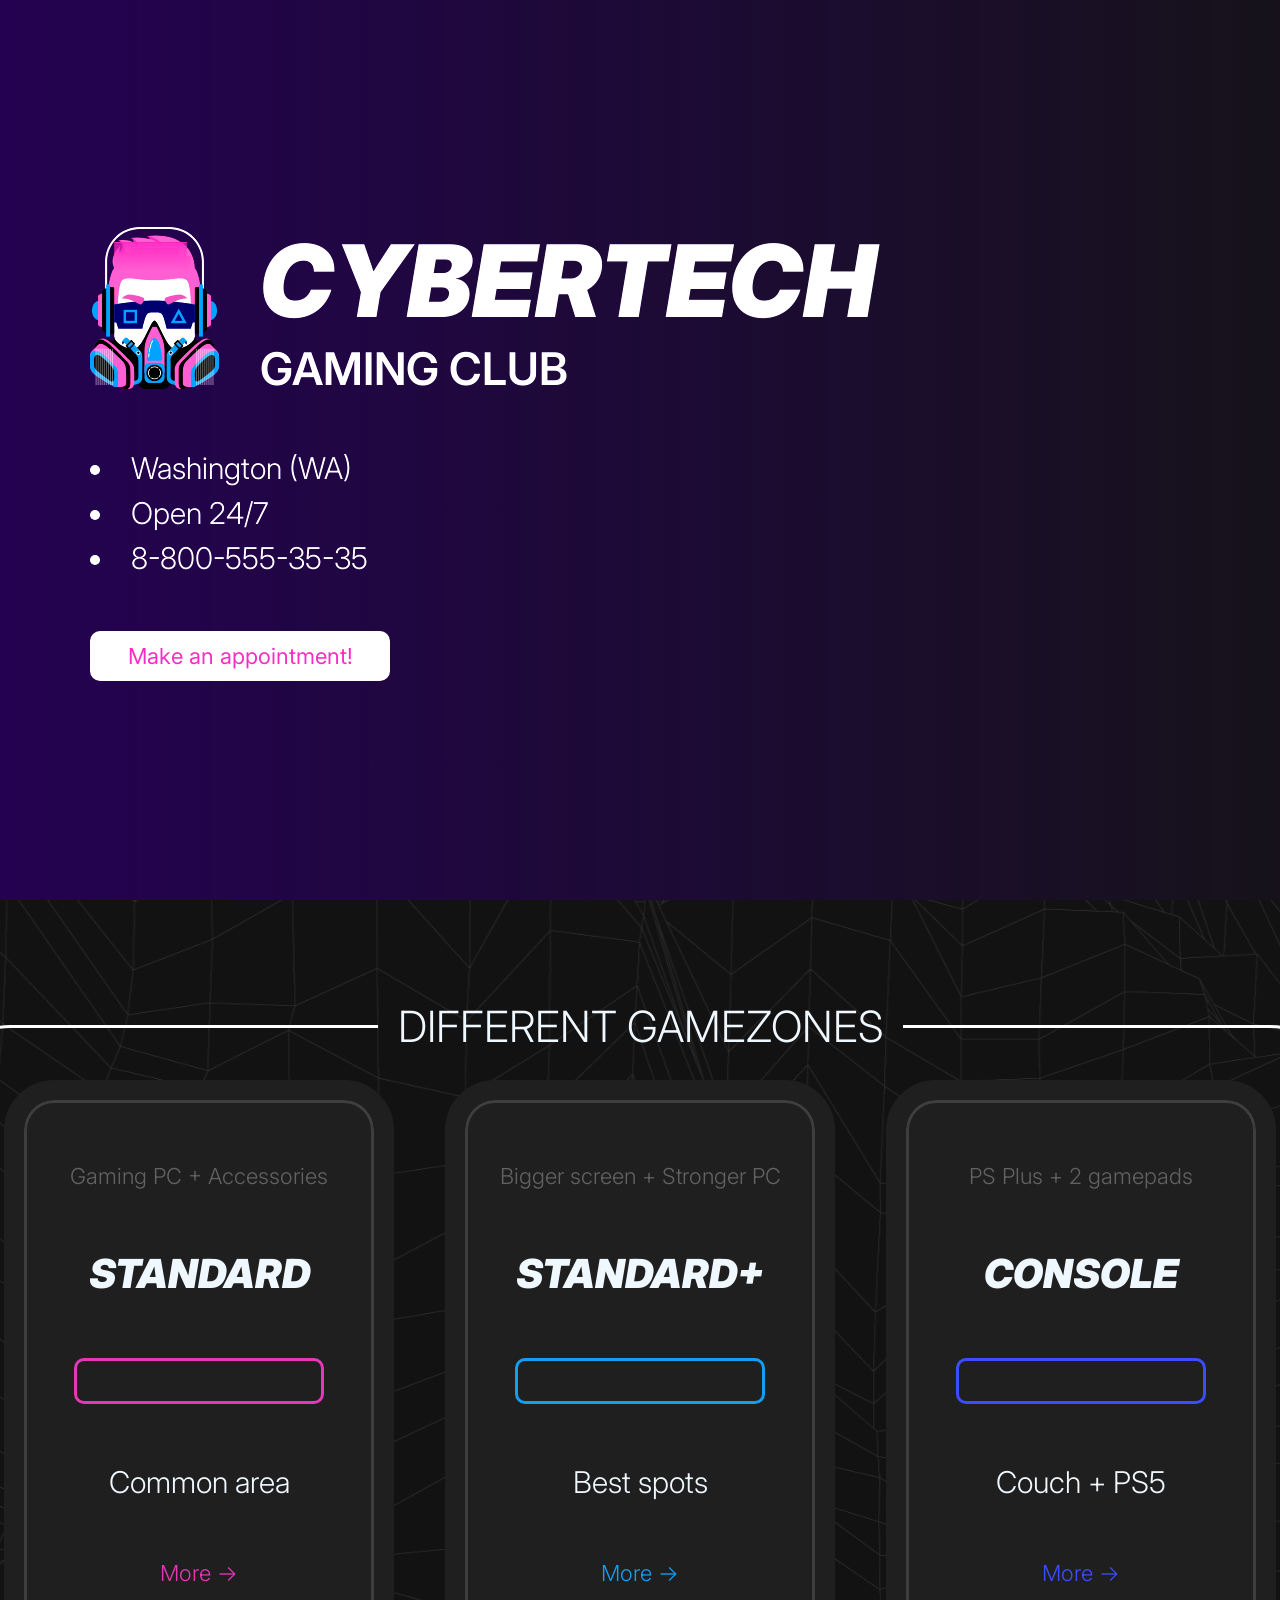
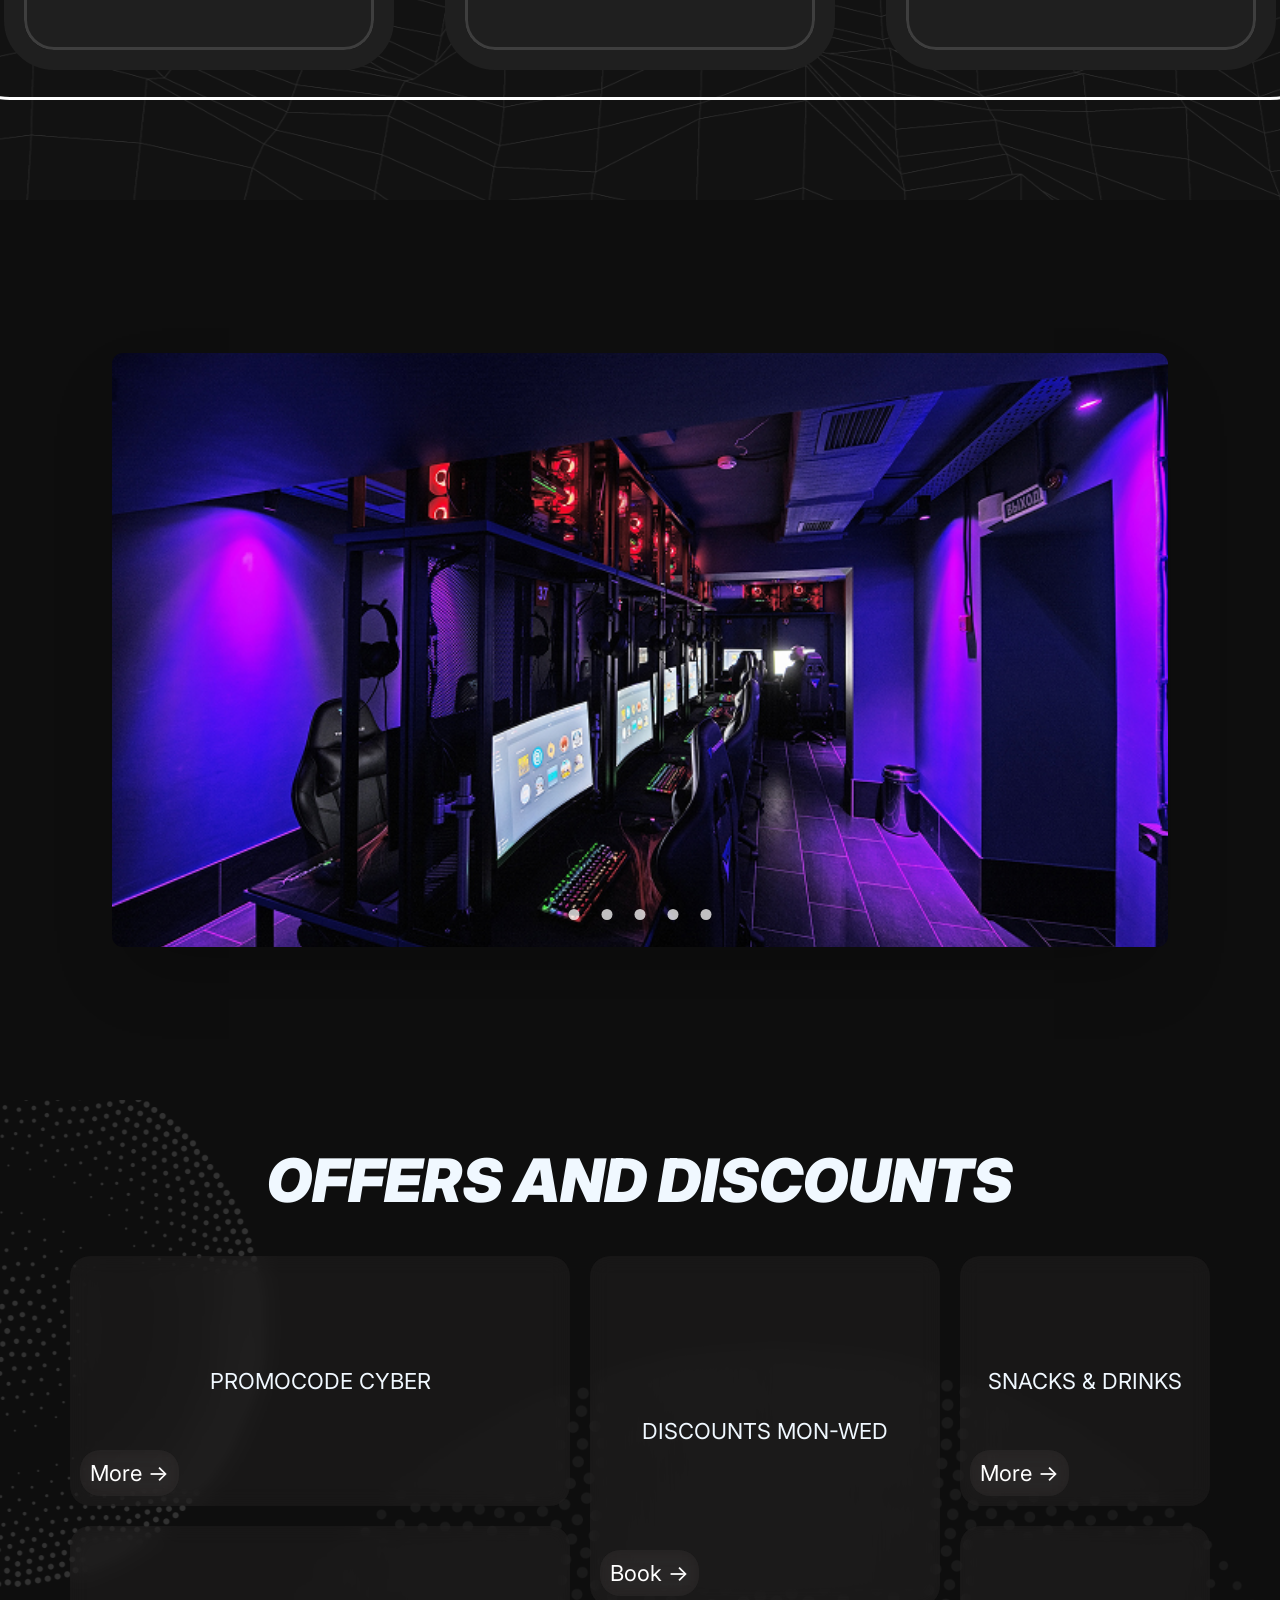
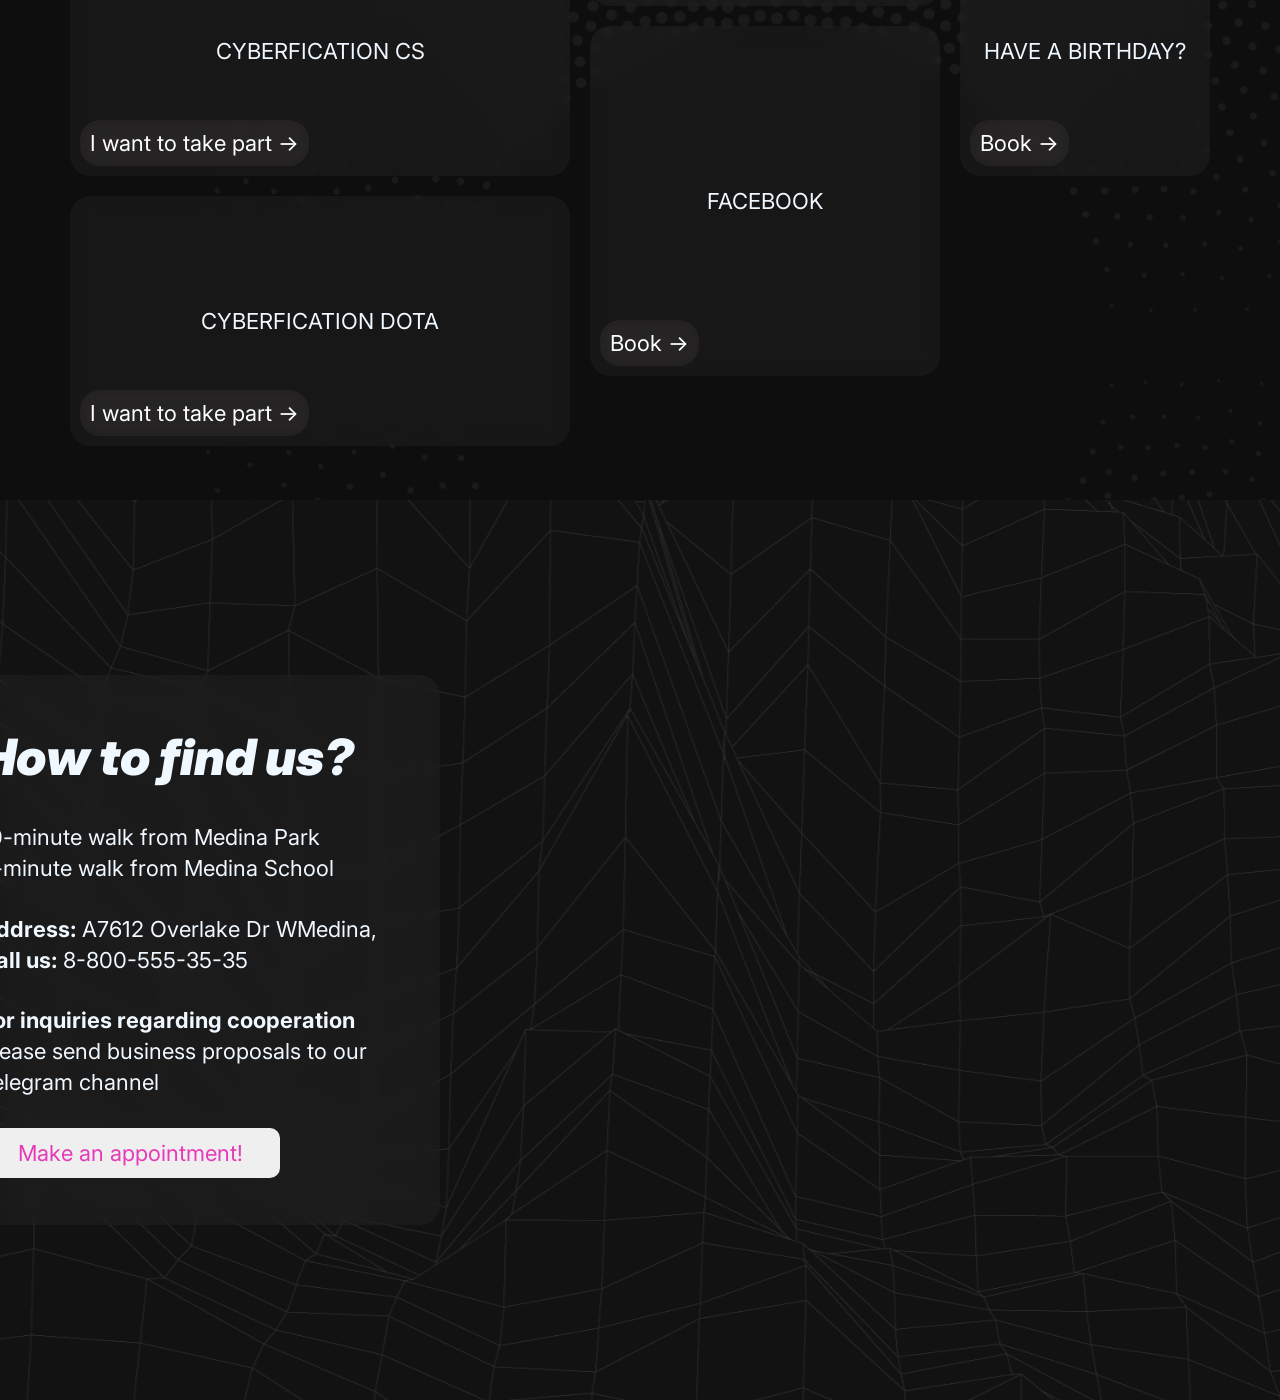
==== index.html @ 9cd58029 "fix1" ====
<!DOCTYPE html>
<html lang="en">
<head>
    <meta charset="UTF-8">
    <meta name="viewport" content="width=device-width, initial-scale=1.0">
    <title>Houston, we're fucked</title>

    <link rel="preconnect" href="https://fonts.googleapis.com">
    <link rel="preconnect" href="https://fonts.gstatic.com" crossorigin>
    <link href="https://fonts.googleapis.com/css2?family=Cormorant+Infant:ital,wght@0,300..700;1,300..700&family=Inter:ital,opsz,wght@0,14..32,100..900;1,14..32,100..900&family=Roboto:ital,wght@0,100..900;1,100..900&display=swap" rel="stylesheet">

    <link rel="stylesheet" href="./css/styles.css">
</head>

<body>


    <div class="splash_block">
        
        <ul class="Nav_menu">
            <li><a href="">Main Page</a></li>
            <li><a href="">Gamezones</a></li>
            <li><a href="">Prices</a></li>
            <li><a href="">Photos</a></li>
            <li><a href="">Promotions</a></li>
            <li><a href="">Contacts</a></li>
        </ul>

        <div class="splash_info">
            <div class="frontblock">
                <img src="./scss/assets/Group_1.svg" alt="">

                <div class="textblock">
                    <h1>CYBERTECH</h1>
                    <h3>GAMING CLUB</h3>
                </div>
            </div>

            <ul>
                <li>Washington (WA)</li>
                <li>Open 24/7</li>
                <li>8-800-555-35-35</li>
            </ul>

            <button popovertarget="test">Make an appointment!</button>

        </div>

    </div>


<!-- ============================================================= -->


    <div class="zones">
        
        <fieldset>

            <legend>DIFFERENT GAMEZONES</legend>

            <div class="box box1">
                <p>Gaming PC + Accessories</p>
                <h1>STANDARD</h1>
                <img src="./scss/assets/cards/D_otu1gWUGk_1.svg" alt="">
                Common area
                <a href="">More →</a>
            </div>

            <div class="box box2">
                <p>Bigger screen + Stronger PC</p>
                <h1>STANDARD+</h1>
                <img src="./scss/assets/cards/D_otu1gWUGk_3.svg" alt="">
                Best spots
                <a href="">More →</a>
            </div>

            <div class="box box3">
                <p>PS Plus + 2 gamepads</p>
                <h1>CONSOLE</h1>
                <img src="./scss/assets/cards/D_otu1gWUGk_5.svg" alt="">
                Couch + PS5
                <a href="">More →</a>
            </div>

        </fieldset>

    </div>


<!-- =========================================================== -->    

    <div class="gallery">

        <section class="gal-container">

            <div class="slider-wrapper">

                <div class="slider">
                    <img id="slide-1" src="./scss/assets/slider/1.png" alt="" />
                    <img id="slide-2" src="./scss/assets/slider/2.png" alt="" />
                    <img id="slide-3" src="./scss/assets/slider/3.png" alt="" />
                    <img id="slide-4" src="./scss/assets/slider/4.png" alt="" />
                    <img id="slide-5" src="./scss/assets/slider/5.png" alt="" />
                </div>

                <div class="slider-nav">
                    <a href="#slide-1"></a>
                    <a href="#slide-2"></a>
                    <a href="#slide-3"></a>
                    <a href="#slide-4"></a>
                    <a href="#slide-5"></a>
                </div>
                
            </div>

        </section>

    </div>


<!-- =========================================================== -->


    <div class="discounts">
        <img class="backshapes shape1" src="./scss/assets/Shape_11.svg" alt="">
        <img class="backshapes shape2" src="./scss/assets/Shape_2.svg" alt="">
        
        <h1>OFFERS AND DISCOUNTS</h1>
        
        <div class="discontainer">
            <div class="grid1">
                <div>
                    PROMOCODE CYBER
                    <a href="">More →</a>
                </div>
                <div>
                    CYBERFICATION CS
                    <a href="">I want to take part →</a>
                </div>
                <div>
                    CYBERFICATION DOTA
                    <a href="">I want to take part →</a>
                </div>
            </div>
            <div class="grid2">
                <div>
                    DISCOUNTS MON-WED
                    <a href="">Book →</a>
                </div>
                <div>
                    FACEBOOK
                    <a href="">Book →</a>
                </div>
            </div>
            <div class="grid3">
                <div>
                    SNACKS & DRINKS
                    <a href="">More →</a>
                </div>
                <div>
                    HAVE A BIRTHDAY?
                    <a href="">Book →</a>
                </div>
            </div>
        </div>
    </div>


<!-- =========================================================== -->


    <div class="contacts">

        <div class="contact-container">

            <div class="find-us">
                <h1>How to find us?</h1>
                <div>
                    <p>10-minute walk from Medina Park</p>
                    <p>5-minute walk from Medina School</p>
                </div>
                <div>
                    <p><span>Address:</span> A7612 Overlake Dr WMedina, </p>
                    <p><span>Call us:</span> 8-800-555-35-35 </p>
                </div>
                <div>
                    <span>For inquiries regarding cooperation</span>
                    <p>Please send business proposals to our Telegram channel</p>
                </div>
                <button popovertarget="test">Make an appointment!</button>  
            </div>
            
            <div class="map">
                <iframe src="https://www.google.com/maps/embed?pb=!1m18!1m12!1m3!1d3198.370287509444!2d-122.23966773863752!3d47.61644797851817!2m3!1f0!2f0!3f0!3m2!1i1024!2i768!4f13.1!3m3!1m2!1s0x54906b660edeb963%3A0xd218888e1bde72aa!2zNzYxMiBPdmVybGFrZSBEciBXLCBNZWRpbmEsIFdBIDk4MDM5LCDQodCo0JA!5e0!3m2!1sru!2scz!4v1781288090268!5m2!1sru!2scz" width="1200" height="550" style="border:0;" allowfullscreen="" loading="lazy" referrerpolicy="no-referrer-when-downgrade"></iframe>
            </div>

        </div>

    </div>

<!-- =======================popover=============================== -->

    <main popover id="test" class="popover">
        <div class="popover-window">

            <h2>Book right now!</h2>

            <form class="my_form" action="" method="post">
                <div>
                    <input type="text" name="username" placeholder="Name">
                    <input type="date" name="date" placeholder="Date">
                    <input type="time" name="time" placeholder="Time">
                </div>

                <img class="gamepad" src="./scss/assets/props/gamepad.png" alt="">

                <input type="number" name="number" placeholder="Amount of party">
                <input type="phone" name="phone" placeholder="Phone number">

                <textarea name="chotelky" placeholder="Any information" id=""></textarea>
        
                <button class="book-button">Make an appointment!</button>
            </form>

            <button class="popover-close" popovertarget="test"          popovertargetaction="hide">
                <img class="close-btn" src="./scss/assets/close.png" alt="">
            </button>
        </div>

    </main>

</body>

</html>
---- css/styles.css ----
.upper_header {
  grid-area: upper_header;
}

.aside {
  grid-area: aside;
}

.message_grid {
  grid-area: message_grid;
}

/* ----------------------------------------------------- */
/* ----------------------------------------------------- */
.star {
  grid-area: star;
}

.sender {
  grid-area: sender;
}

.attach {
  grid-area: attach;
}

.date {
  grid-area: date;
}

.message_text {
  grid-area: message_text;
}

* {
  margin: 0;
  padding: 0;
  -webkit-box-sizing: border-box;
          box-sizing: border-box;
  list-style: none;
  text-decoration: none;
  font-family: "Inter", sans-serif;
  font-size: clamp(12px, 4vw, 22px);
}

body {
  display: -webkit-box;
  display: -ms-flexbox;
  display: flex;
  -webkit-box-orient: vertical;
  -webkit-box-direction: normal;
      -ms-flex-direction: column;
          flex-direction: column;
  -webkit-box-pack: center;
      -ms-flex-pack: center;
          justify-content: center;
  -webkit-box-align: center;
      -ms-flex-align: center;
          align-items: center;
  width: 100vw;
  background-color: #151515;
}

.splash_block {
  position: relative;
  display: -webkit-box;
  display: -ms-flexbox;
  display: flex;
  height: 900px;
  width: 1600px;
  background-image: url(../scss/assets/Rectangle\ 3.png);
  background-position: center;
  background-repeat: no-repeat;
  background-size: cover;
  -webkit-filter: contrast(120%);
          filter: contrast(120%);
}
.splash_block:after {
  position: absolute;
  content: "";
  width: 100%;
  height: 100%;
  top: 0;
  left: 0px;
  background: -webkit-gradient(linear, right top, left top, from(rgba(255, 0, 0, 0)), to(#35005F));
  background: linear-gradient(to left, rgba(255, 0, 0, 0) 0%, #35005F 100%);
}
.splash_block .Nav_menu {
  position: absolute;
  left: -375px;
  z-index: 9;
  -webkit-transform: rotate(90deg);
          transform: rotate(90deg);
  -webkit-transform-origin: center;
          transform-origin: center;
  display: -webkit-inline-box;
  display: -ms-inline-flexbox;
  display: inline-flex;
  -webkit-box-align: end;
      -ms-flex-align: end;
          align-items: end;
  -ms-flex-item-align: center;
      align-self: center;
  height: 50px;
}
.splash_block .Nav_menu li {
  padding: 15px;
}
.splash_block .Nav_menu li a {
  font-size: 24px;
  color: aliceblue;
}
.splash_block .Nav_menu li a:active {
  color: rgb(17, 103, 179);
}
.splash_block .Nav_menu li a:hover {
  -webkit-transition: 0.3s;
  transition: 0.3s;
  color: rgb(37, 108, 170);
}
.splash_block .splash_info {
  display: -webkit-inline-box;
  display: -ms-inline-flexbox;
  display: inline-flex;
  -webkit-box-orient: vertical;
  -webkit-box-direction: normal;
      -ms-flex-direction: column;
          flex-direction: column;
  -ms-flex-item-align: center;
      align-self: center;
  gap: 50px;
  -webkit-box-pack: center;
      -ms-flex-pack: center;
          justify-content: center;
  width: 800px;
  position: absolute;
  left: 250px;
  z-index: 9;
  color: aliceblue;
}
.splash_block .splash_info .frontblock {
  display: -webkit-box;
  display: -ms-flexbox;
  display: flex;
  -webkit-box-align: center;
      -ms-flex-align: center;
          align-items: center;
  gap: 40px;
}
.splash_block .splash_info .frontblock img {
  display: block;
  width: 130px;
}
.splash_block .splash_info .frontblock .textblock h1 {
  font-size: 100px;
  font-weight: 900;
  font-style: italic;
}
.splash_block .splash_info .frontblock .textblock h3 {
  font-size: 45px;
  font-weight: 600;
}
.splash_block .splash_info ul {
  line-height: 1.5;
}
.splash_block .splash_info ul li {
  font-size: 30px;
  font-weight: 300;
  list-style: inside;
}
.splash_block .splash_info button {
  border-radius: 10px;
  border: none;
  width: 300px;
  height: 50px;
  color: #E73AB8;
}
.splash_block .splash_info button:active {
  background-color: rgba(82, 8, 143, 0.3960784314);
}
.splash_block .splash_info button:hover {
  cursor: pointer;
}

@media (max-width: 768px) {
  .splash_block {
    position: relative;
    display: -webkit-box;
    display: -ms-flexbox;
    display: flex;
    height: min(740px, 90vh);
    width: min(460px, 100vw);
    background-image: url(../scss/assets/Rectangle\ 3.png);
    background-position: 100%;
    background-size: 200vh;
    -webkit-filter: contrast(120%);
            filter: contrast(120%);
  }
  .splash_block:after {
    position: absolute;
    content: "";
    width: 100%;
    height: 100%;
    top: 0;
    left: 0px;
    background: -webkit-gradient(linear, right top, left top, from(rgba(255, 0, 0, 0)), to(#35005F));
    background: linear-gradient(to left, rgba(255, 0, 0, 0) 0%, #35005F 100%);
  }
  .splash_block .Nav_menu {
    display: none;
  }
  .splash_block .splash_info {
    position: relative;
    left: 45px;
    display: -webkit-box;
    display: -ms-flexbox;
    display: flex;
    -webkit-box-orient: vertical;
    -webkit-box-direction: normal;
        -ms-flex-direction: column;
            flex-direction: column;
    -ms-flex-item-align: center;
        align-self: center;
    gap: 15px;
    width: 20rem;
    z-index: 9;
    color: aliceblue;
  }
  .splash_block .splash_info .frontblock {
    display: -webkit-box;
    display: -ms-flexbox;
    display: flex;
    -webkit-box-align: center;
        -ms-flex-align: center;
            align-items: center;
    -webkit-box-pack: start;
        -ms-flex-pack: start;
            justify-content: start;
    gap: 20px;
  }
  .splash_block .splash_info .frontblock img {
    display: block;
    width: 5rem;
  }
  .splash_block .splash_info .frontblock .textblock h1 {
    font-size: 2.2rem;
    font-weight: 900;
    font-style: italic;
  }
  .splash_block .splash_info .frontblock .textblock h3 {
    font-size: 1rem;
    font-weight: 600;
  }
  .splash_block .splash_info ul li {
    font-size: 1.3rem;
    font-weight: 300;
    list-style: inside;
  }
  .splash_block .splash_info button {
    border-radius: 10px;
    border: none;
    width: 12rem;
    height: 2rem;
    color: #E73AB8;
  }
  .splash_block .splash_info button:active {
    background-color: rgba(82, 8, 143, 0.3960784314);
  }
  .splash_block .splash_info button:hover {
    cursor: pointer;
  }
}
.contacts {
  display: -webkit-box;
  display: -ms-flexbox;
  display: flex;
  -webkit-box-pack: center;
      -ms-flex-pack: center;
          justify-content: center;
  -webkit-box-align: center;
      -ms-flex-align: center;
          align-items: center;
  height: 900px;
  width: 1600px;
  background-color: #151515;
  background-image: url(../scss/assets/GEO-TERRAIN4-20\ 1.svg);
  background-position: center;
  background-repeat: no-repeat;
  background-size: contain;
  color: aliceblue;
}
.contacts .contact-container {
  display: -webkit-box;
  display: -ms-flexbox;
  display: flex;
  -webkit-box-pack: center;
      -ms-flex-pack: center;
          justify-content: center;
  -webkit-box-align: center;
      -ms-flex-align: center;
          align-items: center;
  width: 1400px;
  line-height: 1.4;
  gap: 20px;
}
.contacts .contact-container .find-us {
  background-color: rgba(71, 68, 68, 0.1843137255);
  backdrop-filter: blur(10px);
  border-radius: 20px;
  padding: 40px;
  height: 550px;
  display: -webkit-box;
  display: -ms-flexbox;
  display: flex;
  -webkit-box-pack: center;
      -ms-flex-pack: center;
          justify-content: center;
  -webkit-box-orient: vertical;
  -webkit-box-direction: normal;
      -ms-flex-direction: column;
          flex-direction: column;
  gap: 30px;
}
.contacts .contact-container .find-us h1 {
  font-size: 50px;
  font-weight: 900;
  font-style: italic;
}
.contacts .contact-container .find-us * * span, .contacts .contact-container .find-us * span {
  font-weight: 700;
}
.contacts .contact-container .find-us button {
  border-radius: 10px;
  border: none;
  width: 300px;
  height: 50px;
  color: #E73AB8;
}
.contacts .contact-container .find-us button:active {
  background-color: rgba(82, 8, 143, 0.3960784314);
}
.contacts .contact-container .find-us button:hover {
  cursor: pointer;
}
.contacts .contact-container .map {
  border-radius: 20px;
  overflow: hidden;
  display: -webkit-box;
  display: -ms-flexbox;
  display: flex;
  -webkit-box-pack: center;
      -ms-flex-pack: center;
          justify-content: center;
  -webkit-box-align: center;
      -ms-flex-align: center;
          align-items: center;
}

@media (max-width: 768px) {
  .contacts {
    display: -webkit-box;
    display: -ms-flexbox;
    display: flex;
    -webkit-box-pack: center;
        -ms-flex-pack: center;
            justify-content: center;
    -webkit-box-align: center;
        -ms-flex-align: center;
            align-items: center;
    height: min(1140px, 160vh);
    width: min(420px, 100vw);
    background-color: #151515;
    background-image: url(../scss/assets/GEO-TERRAIN4-20\ 1.svg);
    background-position: center;
    background-size: cover;
    color: aliceblue;
  }
  .contacts .contact-container {
    display: -webkit-box;
    display: -ms-flexbox;
    display: flex;
    -webkit-box-orient: vertical;
    -webkit-box-direction: normal;
        -ms-flex-direction: column;
            flex-direction: column;
    -webkit-box-pack: center;
        -ms-flex-pack: center;
            justify-content: center;
    -webkit-box-align: center;
        -ms-flex-align: center;
            align-items: center;
    line-height: 1.4;
    gap: 20px;
  }
  .contacts .contact-container .find-us {
    background-color: rgba(71, 68, 68, 0.1843137255);
    backdrop-filter: blur(10px);
    border-radius: 20px;
    padding: 40px;
    height: 60vh;
    width: 80vw;
    display: -webkit-box;
    display: -ms-flexbox;
    display: flex;
    -webkit-box-pack: center;
        -ms-flex-pack: center;
            justify-content: center;
    -webkit-box-orient: vertical;
    -webkit-box-direction: normal;
        -ms-flex-direction: column;
            flex-direction: column;
    gap: 30px;
  }
  .contacts .contact-container .find-us h1 {
    font-size: 2rem;
    font-weight: 900;
    font-style: italic;
  }
  .contacts .contact-container .find-us * * span, .contacts .contact-container .find-us * span {
    font-weight: 700;
  }
  .contacts .contact-container .find-us button {
    border-radius: 10px;
    border: none;
    width: 14rem;
    height: 4vh;
    color: #E73AB8;
  }
  .contacts .contact-container .find-us button:active {
    background-color: rgba(82, 8, 143, 0.3960784314);
  }
  .contacts .contact-container .find-us button:hover {
    cursor: pointer;
  }
  .contacts .contact-container .map {
    width: 80vw;
    border-radius: 20px;
    overflow: hidden;
    display: -webkit-box;
    display: -ms-flexbox;
    display: flex;
    -webkit-box-pack: center;
        -ms-flex-pack: center;
            justify-content: center;
    -webkit-box-align: center;
        -ms-flex-align: center;
            align-items: center;
  }
}
.discounts {
  background-color: #0e0e0e;
  display: -webkit-box;
  display: -ms-flexbox;
  display: flex;
  -webkit-box-orient: vertical;
  -webkit-box-direction: normal;
      -ms-flex-direction: column;
          flex-direction: column;
  position: relative;
  -webkit-box-pack: center;
      -ms-flex-pack: center;
          justify-content: center;
  -webkit-box-align: center;
      -ms-flex-align: center;
          align-items: center;
  height: 1000px;
  width: 1600px;
  background-position: center;
  background-repeat: no-repeat;
  background-size: 100%;
  color: aliceblue;
  overflow: hidden;
}
.discounts h1 {
  font-size: 60px;
  font-weight: 900;
  font-style: italic;
  margin-bottom: 40px;
}

.backshapes {
  position: absolute;
  z-index: 0;
}

.shape1 {
  height: 800px;
  left: 0px;
  top: -180px;
}

.shape2 {
  height: 1800px;
  right: -10px;
  top: -50px;
}

.discontainer {
  display: -webkit-box;
  display: -ms-flexbox;
  display: flex;
  -webkit-box-orient: horizontal;
  -webkit-box-direction: normal;
      -ms-flex-direction: row;
          flex-direction: row;
  height: 800px;
  gap: 20px;
  -webkit-box-pack: center;
      -ms-flex-pack: center;
          justify-content: center;
  -webkit-box-align: start;
      -ms-flex-align: start;
          align-items: start;
}
.discontainer .grid1 {
  display: grid;
  gap: 20px;
  grid-template-columns: 500px;
  grid-template-rows: 250px 250px 250px;
}
.discontainer .grid1 div:hover {
  -webkit-transform: translateY(-10px) translateX(-10px);
          transform: translateY(-10px) translateX(-10px);
}
.discontainer .grid1 * {
  background-color: rgba(71, 68, 68, 0.1843137255);
  backdrop-filter: blur(10px);
  border-radius: 20px;
  display: -webkit-box;
  display: -ms-flexbox;
  display: flex;
  -webkit-box-pack: center;
      -ms-flex-pack: center;
          justify-content: center;
  -webkit-box-align: center;
      -ms-flex-align: center;
          align-items: center;
  -webkit-transition: 0.3s;
  transition: 0.3s;
}
.discontainer .grid1 *:hover {
  background-color: rgba(204, 167, 167, 0.1843137255);
}
.discontainer .grid1 a {
  position: absolute;
  bottom: 10px;
  left: 10px;
  padding: 10px;
  color: #FFFFFF;
}
.discontainer .grid2 {
  display: grid;
  gap: 20px;
  grid-template-columns: 350px;
  grid-template-rows: 350px 350px;
}
.discontainer .grid2 div:hover {
  -webkit-transform: translateY(-10px) translateX(-10px);
          transform: translateY(-10px) translateX(-10px);
}
.discontainer .grid2 * {
  background-color: rgba(71, 68, 68, 0.1843137255);
  backdrop-filter: blur(10px);
  border-radius: 20px;
  display: -webkit-box;
  display: -ms-flexbox;
  display: flex;
  -webkit-box-pack: center;
      -ms-flex-pack: center;
          justify-content: center;
  -webkit-box-align: center;
      -ms-flex-align: center;
          align-items: center;
  -webkit-transition: 0.3s;
  transition: 0.3s;
}
.discontainer .grid2 *:hover {
  background-color: rgba(204, 167, 167, 0.1843137255);
}
.discontainer .grid2 a {
  position: absolute;
  bottom: 10px;
  left: 10px;
  padding: 10px;
  color: #FFFFFF;
}
.discontainer .grid3 {
  display: grid;
  gap: 20px;
  grid-template-columns: 250px;
  grid-template-rows: 250px 250px;
}
.discontainer .grid3 div:hover {
  -webkit-transform: translateY(-10px) translateX(-10px);
          transform: translateY(-10px) translateX(-10px);
}
.discontainer .grid3 * {
  background-color: rgba(71, 68, 68, 0.1843137255);
  backdrop-filter: blur(10px);
  border-radius: 20px;
  display: -webkit-box;
  display: -ms-flexbox;
  display: flex;
  -webkit-box-pack: center;
      -ms-flex-pack: center;
          justify-content: center;
  -webkit-box-align: center;
      -ms-flex-align: center;
          align-items: center;
  -webkit-transition: 0.3s;
  transition: 0.3s;
}
.discontainer .grid3 *:hover {
  background-color: rgba(204, 167, 167, 0.1843137255);
}
.discontainer .grid3 a {
  position: absolute;
  bottom: 10px;
  left: 10px;
  padding: 10px;
  color: #FFFFFF;
}

@media (max-width: 768px) {
  .discounts {
    background-color: #0e0e0e;
    display: -webkit-box;
    display: -ms-flexbox;
    display: flex;
    -webkit-box-orient: vertical;
    -webkit-box-direction: normal;
        -ms-flex-direction: column;
            flex-direction: column;
    position: relative;
    -webkit-box-pack: center;
        -ms-flex-pack: center;
            justify-content: center;
    -webkit-box-align: center;
        -ms-flex-align: center;
            align-items: center;
    height: min(1440px, 110vh);
    width: min(420px, 100vw);
    background-position: center;
    background-repeat: no-repeat;
    background-size: 100%;
    color: aliceblue;
    overflow: hidden;
  }
  .discounts h1 {
    font-size: 3rem;
    font-weight: 900;
    font-style: italic;
    margin-bottom: 2px;
    text-align: center;
  }
  .backshapes {
    position: absolute;
    z-index: 0;
  }
  .shape1 {
    height: 400px;
    left: 0px;
    top: -180px;
  }
  .shape2 {
    height: 800px;
    right: -10px;
    top: 50px;
  }
  .discontainer {
    display: -webkit-box;
    display: -ms-flexbox;
    display: flex;
    -webkit-box-orient: horizontal;
    -webkit-box-direction: normal;
        -ms-flex-direction: row;
            flex-direction: row;
    height: 800px;
    gap: 20px;
    -webkit-box-pack: center;
        -ms-flex-pack: center;
            justify-content: center;
    -webkit-box-align: start;
        -ms-flex-align: start;
            align-items: start;
  }
  .discontainer .grid1 {
    display: grid;
    gap: 20px;
    grid-template-columns: min(300px, 100vw);
    grid-template-rows: 250px 250px 250px;
  }
  .discontainer .grid1 div:hover {
    -webkit-transform: translateY(-10px) translateX(-10px);
            transform: translateY(-10px) translateX(-10px);
  }
  .discontainer .grid1 * {
    background-color: rgba(71, 68, 68, 0.1843137255);
    backdrop-filter: blur(10px);
    border-radius: 20px;
    display: -webkit-box;
    display: -ms-flexbox;
    display: flex;
    -webkit-box-pack: center;
        -ms-flex-pack: center;
            justify-content: center;
    -webkit-box-align: center;
        -ms-flex-align: center;
            align-items: center;
    -webkit-transition: 0.3s;
    transition: 0.3s;
  }
  .discontainer .grid1 *:hover {
    background-color: rgba(204, 167, 167, 0.1843137255);
  }
  .discontainer .grid1 a {
    position: absolute;
    bottom: 10px;
    left: 10px;
    padding: 10px;
    color: #FFFFFF;
  }
  .discontainer .grid2 {
    display: none;
  }
  .discontainer .grid3 {
    display: none;
  }
}
.gallery {
  background-color: #0e0e0e;
  display: -webkit-box;
  display: -ms-flexbox;
  display: flex;
  -webkit-box-pack: center;
      -ms-flex-pack: center;
          justify-content: center;
  -webkit-box-align: center;
      -ms-flex-align: center;
          align-items: center;
  height: 900px;
  width: 1600px;
  background-image: url(../assets/Shape\ branco\ -\ @manow\ \(20\)\ 2.svg);
  background-position: center;
  background-repeat: no-repeat;
  background-size: 100%;
  color: aliceblue;
}
.gallery .gal-container {
  padding: 2rem;
  width: 100%;
}
.gallery .slider-wrapper {
  position: relative;
  max-width: 48rem;
  margin: 0 auto;
}
.gallery .slider {
  display: -webkit-box;
  display: -ms-flexbox;
  display: flex;
  aspect-ratio: 16/9;
  overflow-x: auto;
  -ms-scroll-snap-type: x mandatory;
      scroll-snap-type: x mandatory;
  scroll-behavior: smooth;
  anchor-name: --carousel;
  -webkit-box-shadow: 0 1.5rem 3rem -0.75rem hsla(0, 0%, 0%, 0.25);
          box-shadow: 0 1.5rem 3rem -0.75rem hsla(0, 0%, 0%, 0.25);
  border-radius: 0.5rem;
  -ms-overflow-style: none;
  scrollbar-width: none;
}
.gallery .slider::scroll-button(*) {
  position: fixed;
  position-anchor: --carousel;
}
.gallery .slider::scroll-button(right) {
  position-area: inline-end center;
  content: url(../scss/assets/arrows/right-arrow.png);
  background-color: transparent;
  border: none;
  cursor: pointer;
}
.gallery .slider::scroll-button(left) {
  position-area: inline-start center;
  content: url(../scss/assets/arrows/left-arrow.png);
  background-color: transparent;
  border: none;
  cursor: pointer;
}
.gallery .slider::scroll-marker-group {
  position: fixed;
  position-anchor: --carousel;
  position-area: block-end;
  margin: 10px;
  display: grid;
  grid-auto-columns: 20px;
  grid-auto-flow: column;
  gap: 20px;
}
.gallery .slider::-webkit-scrollbar {
  display: none;
}
.gallery .slider img {
  -webkit-box-flex: 0;
      -ms-flex: 0 0 100%;
          flex: 0 0 100%;
  scroll-snap-align: start;
  -o-object-fit: cover;
     object-fit: cover;
}
.gallery .slider-nav {
  display: -webkit-box;
  display: -ms-flexbox;
  display: flex;
  -webkit-box-align: center;
      -ms-flex-align: center;
          align-items: center;
  -webkit-column-gap: 1rem;
     -moz-column-gap: 1rem;
          column-gap: 1rem;
  position: absolute;
  bottom: 1.25rem;
  left: 50%;
  -webkit-transform: translateX(-50%);
          transform: translateX(-50%);
  z-index: 1;
}
.gallery .slider-nav a {
  width: 0.5rem;
  height: 0.5rem;
  border-radius: 50%;
  background-color: #fff;
  opacity: 0.75;
  -webkit-transition: opacity ease 250ms;
  transition: opacity ease 250ms;
}
.gallery .slider-nav a:hover {
  opacity: 1;
}

@media (max-width: 768px) {
  .gallery {
    background-color: #0e0e0e;
    display: -webkit-box;
    display: -ms-flexbox;
    display: flex;
    -webkit-box-pack: center;
        -ms-flex-pack: center;
            justify-content: center;
    -webkit-box-align: center;
        -ms-flex-align: center;
            align-items: center;
    height: min(340px, 100vh);
    width: min(420px, 100vw);
    background-image: url(../assets/Shape\ branco\ -\ @manow\ \(20\)\ 2.svg);
    background-position: center;
    background-repeat: no-repeat;
    background-size: 20%;
    color: aliceblue;
  }
  .gallery .gal-container {
    padding: 2rem;
    width: 100%;
  }
  .gallery .slider-wrapper {
    position: relative;
    max-width: 48rem;
    margin: 0 auto;
  }
  .gallery .slider {
    display: -webkit-box;
    display: -ms-flexbox;
    display: flex;
    aspect-ratio: 16/9;
    overflow-x: auto;
    -ms-scroll-snap-type: x mandatory;
        scroll-snap-type: x mandatory;
    scroll-behavior: smooth;
    anchor-name: --carousel;
    -webkit-box-shadow: 0 1.5rem 3rem -0.75rem hsla(0, 0%, 0%, 0.25);
            box-shadow: 0 1.5rem 3rem -0.75rem hsla(0, 0%, 0%, 0.25);
    border-radius: 0.5rem;
    -ms-overflow-style: none;
    scrollbar-width: none;
  }
  .gallery .slider::scroll-button(*) {
    position: fixed;
    left: -21px;
    position-anchor: --carousel;
  }
  .gallery .slider::scroll-button(right) {
    position-area: inline-end center;
    scale: 0.4;
    content: url(../scss/assets/arrows/right-arrow.png);
    background-color: transparent;
    border: none;
    cursor: pointer;
  }
  .gallery .slider::scroll-button(left) {
    position-area: inline-start center;
    scale: 0.4;
    content: url(../scss/assets/arrows/left-arrow.png);
    background-color: transparent;
    border: none;
    cursor: pointer;
  }
  .gallery .slider::scroll-marker-group {
    position: fixed;
    position-anchor: --carousel;
    position-area: block-end;
    margin: 10px;
    display: grid;
    grid-auto-columns: 20px;
    grid-auto-flow: column;
    gap: 20px;
  }
  .gallery .slider::-webkit-scrollbar {
    display: none;
  }
  .gallery .slider img {
    -webkit-box-flex: 0;
        -ms-flex: 0 0 100%;
            flex: 0 0 100%;
    scroll-snap-align: start;
    -o-object-fit: cover;
       object-fit: cover;
  }
  .gallery .slider-nav {
    display: -webkit-box;
    display: -ms-flexbox;
    display: flex;
    -webkit-box-align: center;
        -ms-flex-align: center;
            align-items: center;
    -webkit-column-gap: 1rem;
       -moz-column-gap: 1rem;
            column-gap: 1rem;
    position: absolute;
    bottom: 1.25rem;
    left: 50%;
    -webkit-transform: translateX(-50%);
            transform: translateX(-50%);
    z-index: 1;
  }
  .gallery .slider-nav a {
    width: 0.5rem;
    height: 0.5rem;
    border-radius: 50%;
    background-color: #fff;
    opacity: 0.75;
    -webkit-transition: opacity ease 250ms;
    transition: opacity ease 250ms;
  }
  .gallery .slider-nav a:hover {
    opacity: 1;
  }
}
.zones {
  display: -webkit-box;
  display: -ms-flexbox;
  display: flex;
  -webkit-box-pack: center;
      -ms-flex-pack: center;
          justify-content: center;
  -webkit-box-align: center;
      -ms-flex-align: center;
          align-items: center;
  height: 900px;
  width: 1600px;
  background-color: #151515;
  background-image: url(../scss/assets/GEO-TERRAIN4-20\ 1.svg);
  background-position: center;
  background-repeat: no-repeat;
  background-size: contain;
  color: aliceblue;
}
.zones fieldset {
  display: -webkit-box;
  display: -ms-flexbox;
  display: flex;
  -webkit-box-orient: horizontal;
  -webkit-box-direction: normal;
      -ms-flex-direction: row;
          flex-direction: row;
  -webkit-box-pack: space-evenly;
      -ms-flex-pack: space-evenly;
          justify-content: space-evenly;
  gap: 10px;
  padding: 20px;
  -webkit-box-align: center;
      -ms-flex-align: center;
          align-items: center;
  border-radius: 70px;
  border: 3px solid #FFFFFF;
  width: 1400px;
  height: 700px;
}
.zones fieldset legend {
  text-align: center;
  font-size: 43px;
  font-weight: 300;
  padding: 0 20px;
}
.zones fieldset .box {
  display: -webkit-box;
  display: -ms-flexbox;
  display: flex;
  -webkit-box-orient: vertical;
  -webkit-box-direction: normal;
      -ms-flex-direction: column;
          flex-direction: column;
  -webkit-box-align: center;
      -ms-flex-align: center;
          align-items: center;
  -webkit-box-pack: space-evenly;
      -ms-flex-pack: space-evenly;
          justify-content: space-evenly;
  margin: 20px;
  background-color: #1F1F1F;
  width: 350px;
  height: 550px;
  border-radius: 30px;
  border: 3px solid rgba(255, 255, 255, 0.137254902);
  outline: 20px solid #1F1F1F;
  font-size: 30px;
  font-weight: 300;
  -webkit-transition: 0.3s;
  transition: 0.3s;
}
.zones fieldset .box:hover {
  -webkit-transform: translateY(-10px) translateX(-10px);
          transform: translateY(-10px) translateX(-10px);
  background-color: #313131;
}
.zones fieldset .box p {
  color: rgba(255, 255, 255, 0.3019607843);
}
.zones fieldset .box h1 {
  font-size: 40px;
  font-weight: 900;
  font-style: italic;
}
.zones fieldset .box1 img {
  width: 250px;
  border: 3px solid #E637B7;
  border-radius: 10px;
  padding: 20px;
}
.zones fieldset .box1 a {
  color: #E637B7;
}
.zones fieldset .box2 img {
  width: 250px;
  border: 3px solid #149EF2;
  border-radius: 10px;
  padding: 20px;
}
.zones fieldset .box2 a {
  color: #149EF2;
}
.zones fieldset .box3 img {
  width: 250px;
  border: 3px solid #3A4EFF;
  border-radius: 10px;
  padding: 20px;
}
.zones fieldset .box3 a {
  color: #3A4EFF;
}

@media (max-width: 768px) {
  .zones {
    display: -webkit-box;
    display: -ms-flexbox;
    display: flex;
    -webkit-box-pack: center;
        -ms-flex-pack: center;
            justify-content: center;
    -webkit-box-align: start;
        -ms-flex-align: start;
            align-items: start;
    height: min(1740px, 230vh);
    width: min(460px, 100vw);
    background-color: #151515;
    background-image: url(../scss/assets/GEO-TERRAIN4-20\ 1.svg);
    background-position: center;
    background-repeat: no-repeat;
    background-size: cover;
    color: aliceblue;
  }
  .zones fieldset {
    display: -webkit-box;
    display: -ms-flexbox;
    display: flex;
    -webkit-box-orient: vertical;
    -webkit-box-direction: normal;
        -ms-flex-direction: column;
            flex-direction: column;
    gap: 20px;
    padding: 20px;
    -webkit-box-align: center;
        -ms-flex-align: center;
            align-items: center;
    border-radius: 70px;
    border: 3px solid rgba(255, 255, 255, 0);
  }
  .zones fieldset legend {
    position: relative;
    top: 10px;
    text-align: center;
    font-size: 2.1rem;
    font-weight: 300;
    padding: 0 20px;
  }
  .zones fieldset .box {
    display: -webkit-box;
    display: -ms-flexbox;
    display: flex;
    -webkit-box-orient: vertical;
    -webkit-box-direction: normal;
        -ms-flex-direction: column;
            flex-direction: column;
    -webkit-box-align: center;
        -ms-flex-align: center;
            align-items: center;
    -webkit-box-pack: space-evenly;
        -ms-flex-pack: space-evenly;
            justify-content: space-evenly;
    margin: 20px;
    background-color: #1F1F1F;
    width: min(300px, 100vw);
    height: min(550px, 100vh);
    border-radius: 30px;
    border: 3px solid rgba(255, 255, 255, 0.137254902);
    outline: 20px solid #1F1F1F;
    font-size: 1.5rem;
    font-weight: 300;
    -webkit-transition: 0.3s;
    transition: 0.3s;
  }
  .zones fieldset .box:hover {
    -webkit-transform: translateY(-10px) translateX(-10px);
            transform: translateY(-10px) translateX(-10px);
    background-color: #313131;
  }
  .zones fieldset .box p {
    color: rgba(255, 255, 255, 0.3019607843);
  }
  .zones fieldset .box h1 {
    font-size: 2rem;
    font-weight: 900;
    font-style: italic;
  }
  .zones fieldset .box1 img {
    width: 250px;
    border: 3px solid #E637B7;
    border-radius: 10px;
    padding: 20px;
  }
  .zones fieldset .box1 a {
    color: #E637B7;
  }
  .zones fieldset .box2 img {
    width: 250px;
    border: 3px solid #149EF2;
    border-radius: 10px;
    padding: 20px;
  }
  .zones fieldset .box2 a {
    color: #149EF2;
  }
  .zones fieldset .box3 img {
    width: 250px;
    border: 3px solid #3A4EFF;
    border-radius: 10px;
    padding: 20px;
  }
  .zones fieldset .box3 a {
    color: #3A4EFF;
  }
}
.pac_container {
  display: -webkit-box;
  display: -ms-flexbox;
  display: flex;
  -webkit-box-align: center;
      -ms-flex-align: center;
          align-items: center;
  overflow: hidden;
  height: 50vh;
  width: 30%;
}

.pacman {
  position: relative;
  background: transparent;
  z-index: 1;
}

.pacman::before, .pacman::after {
  position: absolute;
  top: -35px;
  display: block;
  border-radius: 50%;
  content: "";
  height: 0;
  width: 0;
}

.pacman::before {
  -webkit-animation: chunk-top 0.5s ease infinite;
          animation: chunk-top 0.5s ease infinite;
  border: 35px solid yellow;
  border-left-color: transparent;
  border-bottom-color: transparent;
}

.pacman::after {
  -webkit-animation: chunk-bottom 0.5s ease infinite;
          animation: chunk-bottom 0.5s ease infinite;
  border: 35px solid yellow;
  border-right-color: transparent;
  border-top-color: transparent;
}

.path {
  display: -webkit-box;
  display: -ms-flexbox;
  display: flex;
  -ms-flex-pack: distribute;
      justify-content: space-around;
  -webkit-animation: eating-path 0.5s linear infinite;
          animation: eating-path 0.5s linear infinite;
  width: 100%;
}

.path::before {
  background: #fff;
  border-radius: 50%;
  content: "";
  height: 1rem;
  width: 1rem;
}

@-webkit-keyframes chunk-top {
  0%, 100% {
    -webkit-transform: rotate(-45deg);
            transform: rotate(-45deg);
  }
  50% {
    -webkit-transform: rotate(-80deg);
            transform: rotate(-80deg);
  }
}

@keyframes chunk-top {
  0%, 100% {
    -webkit-transform: rotate(-45deg);
            transform: rotate(-45deg);
  }
  50% {
    -webkit-transform: rotate(-80deg);
            transform: rotate(-80deg);
  }
}
@-webkit-keyframes chunk-bottom {
  0%, 100% {
    -webkit-transform: rotate(-40deg);
            transform: rotate(-40deg);
  }
  50% {
    -webkit-transform: rotate(0deg);
            transform: rotate(0deg);
  }
}
@keyframes chunk-bottom {
  0%, 100% {
    -webkit-transform: rotate(-40deg);
            transform: rotate(-40deg);
  }
  50% {
    -webkit-transform: rotate(0deg);
            transform: rotate(0deg);
  }
}
@-webkit-keyframes eating-path {
  0% {
    -webkit-transform: translateX(50%);
            transform: translateX(50%);
  }
  100% {
    -webkit-transform: translateX(-50%);
            transform: translateX(-50%);
  }
}
@keyframes eating-path {
  0% {
    -webkit-transform: translateX(50%);
            transform: translateX(50%);
  }
  100% {
    -webkit-transform: translateX(-50%);
            transform: translateX(-50%);
  }
}
.popover {
  -webkit-box-align: center;
      -ms-flex-align: center;
          align-items: center;
  -webkit-box-pack: center;
      -ms-flex-pack: center;
          justify-content: center;
  background-color: transparent;
  height: 100%;
  margin: 0 auto;
  z-index: 15;
  border: none;
  overflow: hidden;
}

.popover-window {
  position: relative;
  top: 200px;
  display: -webkit-box;
  display: -ms-flexbox;
  display: flex;
  -webkit-box-orient: vertical;
  -webkit-box-direction: normal;
      -ms-flex-direction: column;
          flex-direction: column;
  -webkit-box-align: start;
      -ms-flex-align: start;
          align-items: start;
  -ms-flex-pack: distribute;
      justify-content: space-around;
  margin: 20px;
  width: 550px;
  height: 500px;
  border-radius: 30px;
  color: aliceblue;
  background-color: #1F1F1F;
  border: 3px solid rgba(255, 255, 255, 0.137254902);
  outline: 20px solid #1F1F1F;
  font-size: 30px;
  font-weight: 300;
  padding: 20px;
}
.popover-window:before {
  content: url(../scss/assets/arrows/Vector\ 1.svg);
  -webkit-transform: scale(0.7);
          transform: scale(0.7);
  position: absolute;
  top: 30px;
  right: 0px;
}
.popover-window:after {
  content: url(../scss/assets/arrows/Vector\ 2.svg);
  -webkit-transform: scale(0.7);
          transform: scale(0.7);
  position: absolute;
  bottom: 27px;
  right: -5px;
}
.popover-window h2 {
  font-size: 33px;
  font-weight: 400;
  position: relative;
  left: 20px;
}

.my_form {
  display: -webkit-box;
  display: -ms-flexbox;
  display: flex;
  gap: 15px;
  -webkit-box-orient: vertical;
  -webkit-box-direction: normal;
      -ms-flex-direction: column;
          flex-direction: column;
}
.my_form div {
  display: -webkit-box;
  display: -ms-flexbox;
  display: flex;
  -ms-flex-wrap: wrap;
      flex-wrap: wrap;
  gap: 15px;
}
.my_form input, .my_form textarea {
  background-color: black;
  border-radius: 10px;
  color: aquamarine;
  height: 30px;
  border: none;
  outline: 3px solid #1F1F1F;
  max-width: 300px;
  -webkit-transition: 0.5s;
  transition: 0.5s;
  padding: 20px;
}
.my_form input:focus, .my_form textarea:focus {
  outline: 3px solid #555;
}
.my_form textarea {
  resize: none;
  height: 100px;
  width: 300px;
}
.my_form .book-button {
  border-radius: 10px;
  border: none;
  width: 250px;
  height: 50px;
  color: #E73AB8;
}

.gamepad {
  height: 200px;
  -webkit-transform: rotate(-25deg);
          transform: rotate(-25deg);
  position: absolute;
  right: -100px;
  top: 160px;
}

.popover-close {
  position: absolute;
  top: 10px;
  right: 10px;
  border: none;
  background: transparent;
  cursor: pointer;
}
.popover-close .close-btn {
  display: block;
  background-color: rgba(255, 255, 255, 0.3882352941);
  border-radius: 50%;
  border: 2px rgba(255, 255, 255, 0.137254902) solid;
  position: absolute;
  scale: 0.5;
  top: -10px;
  right: -10px;
}
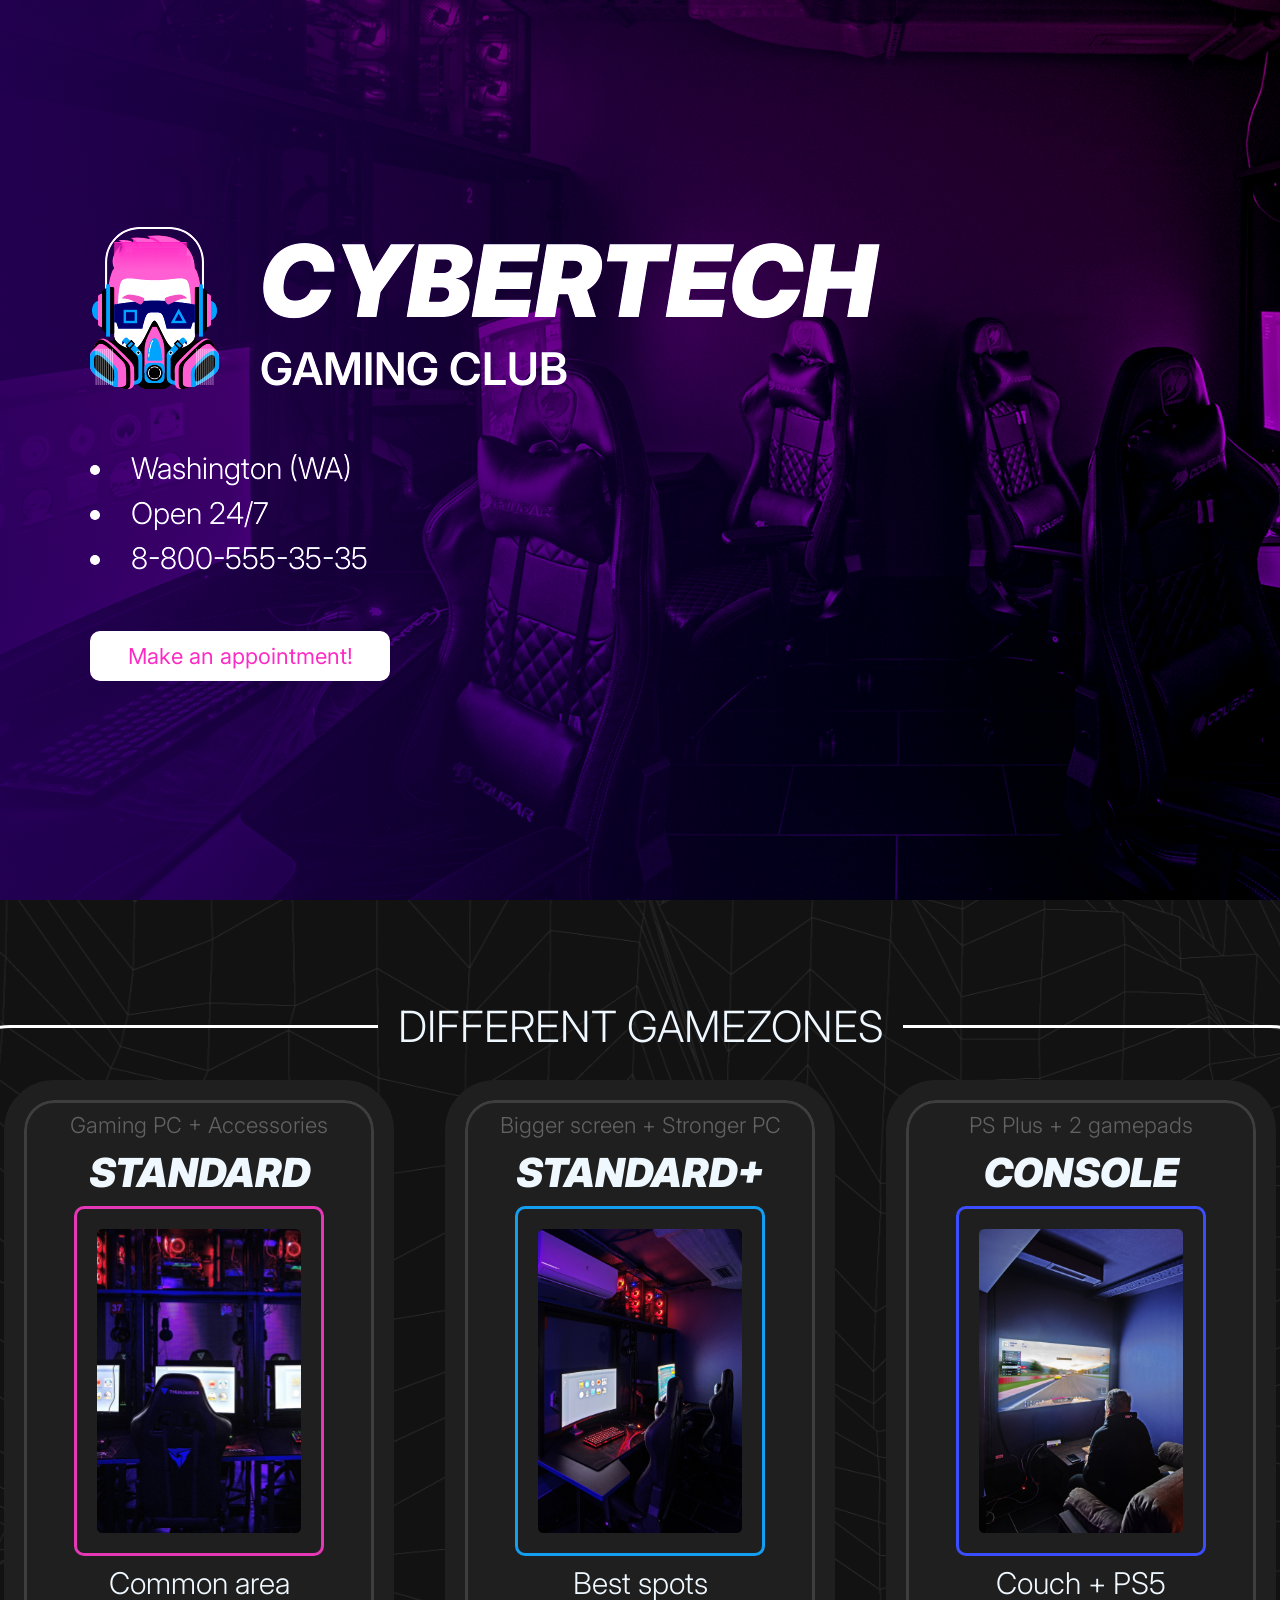
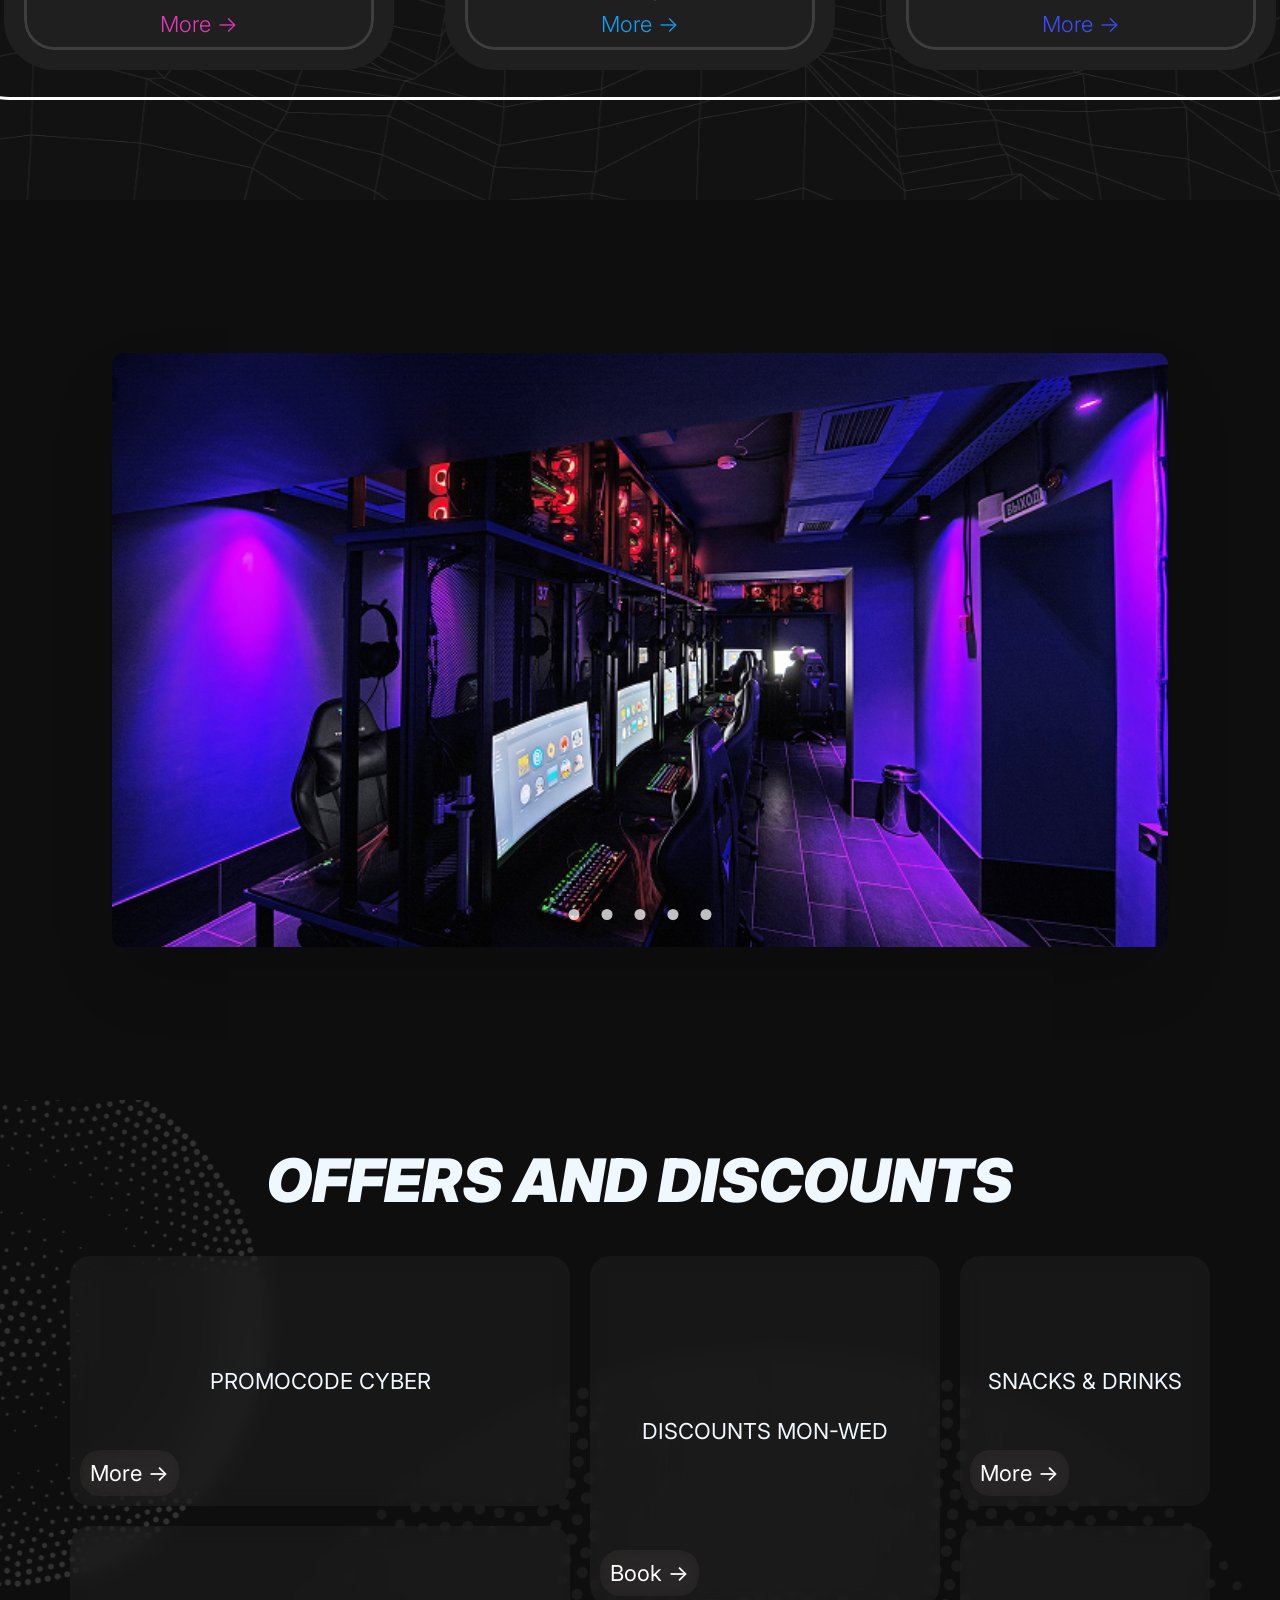
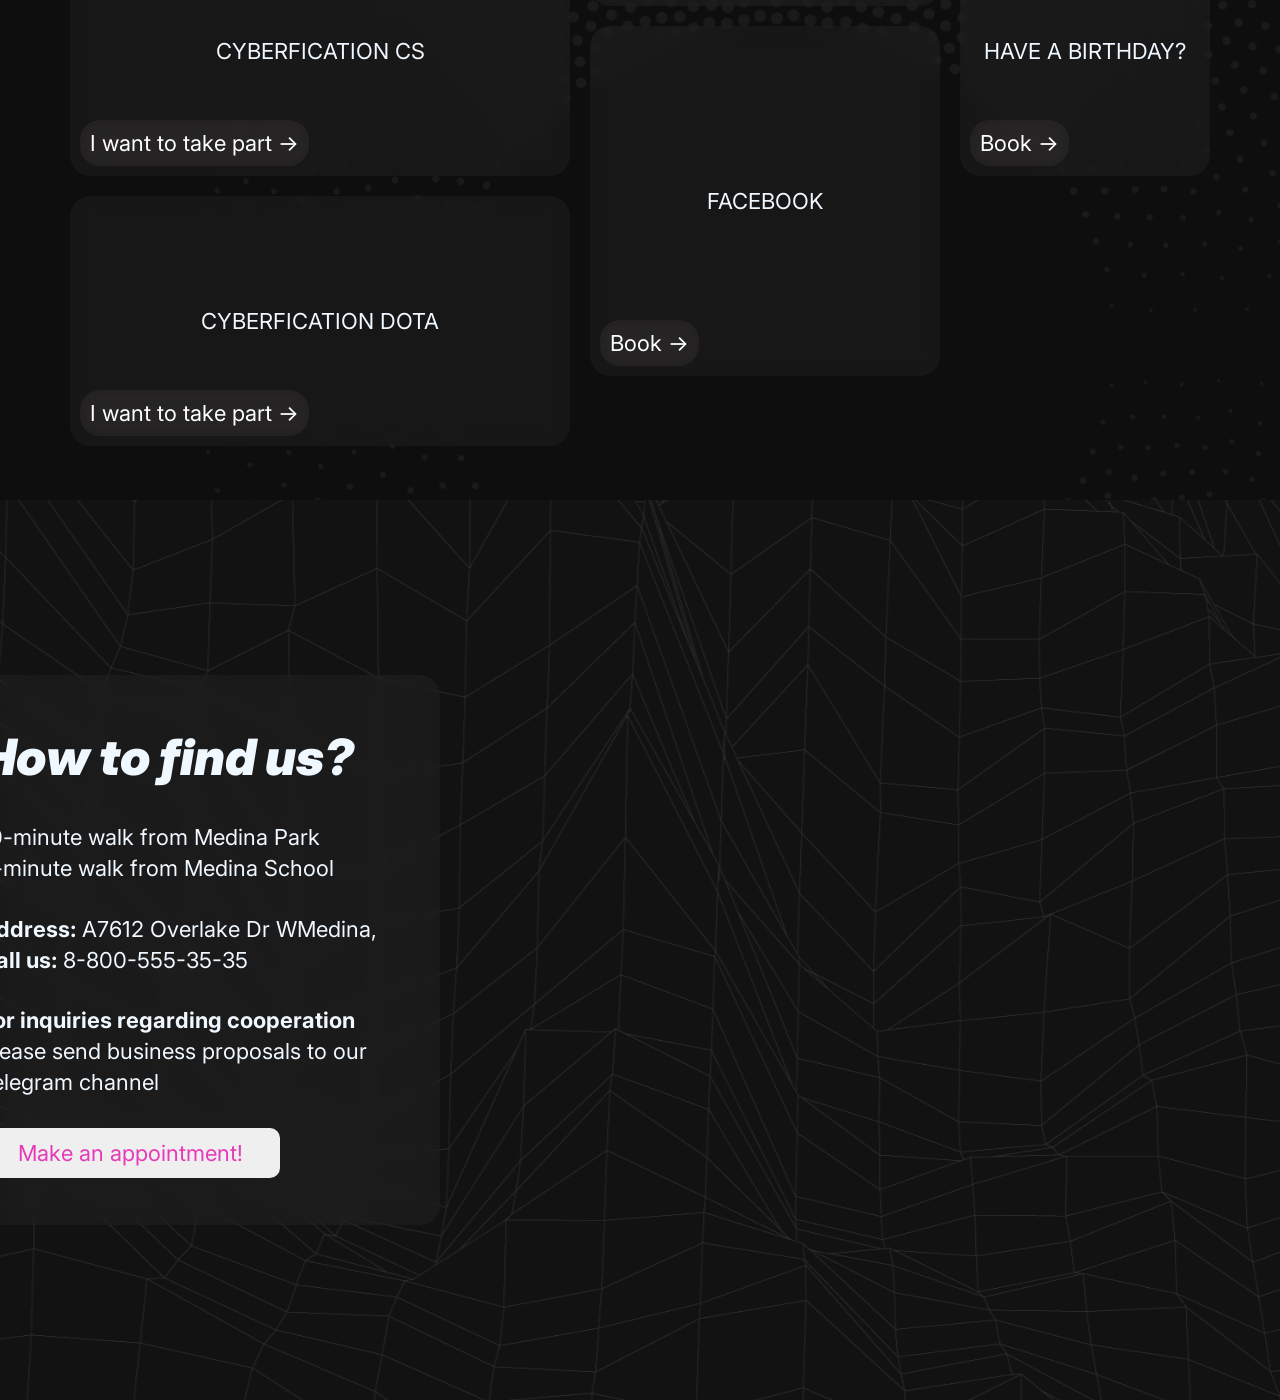
==== commit 7f360f7e: "fix2" ====
--- a/index.html
+++ b/index.html
@@ -61,7 +61,7 @@
             <div class="box box1">
                 <p>Gaming PC + Accessories</p>
                 <h1>STANDARD</h1>
-                <img src="./scss/assets/cards/D_otu1gWUGk_1.svg" alt="">
+                <img src="./scss/assets/cards/D_otu1gWUGk1.svg" alt="">
                 Common area
                 <a href="">More →</a>
             </div>
@@ -69,7 +69,7 @@
             <div class="box box2">
                 <p>Bigger screen + Stronger PC</p>
                 <h1>STANDARD+</h1>
-                <img src="./scss/assets/cards/D_otu1gWUGk_3.svg" alt="">
+                <img src="./scss/assets/cards/D_otu1gWUGk3.svg" alt="">
                 Best spots
                 <a href="">More →</a>
             </div>
@@ -77,7 +77,7 @@
             <div class="box box3">
                 <p>PS Plus + 2 gamepads</p>
                 <h1>CONSOLE</h1>
-                <img src="./scss/assets/cards/D_otu1gWUGk_5.svg" alt="">
+                <img src="./scss/assets/cards/D_otu1gWUGk5.svg" alt="">
                 Couch + PS5
                 <a href="">More →</a>
             </div>
--- a/css/styles.css
+++ b/css/styles.css
@@ -68,7 +68,7 @@
   display: flex;
   height: 900px;
   width: 1600px;
-  background-image: url(../scss/assets/Rectangle\ 3.png);
+  background-image: url(../scss/assets/Rectangle_3.png);
   background-position: center;
   background-repeat: no-repeat;
   background-size: cover;
@@ -190,7 +190,7 @@
     display: flex;
     height: min(740px, 90vh);
     width: min(460px, 100vw);
-    background-image: url(../scss/assets/Rectangle\ 3.png);
+    background-image: url(../scss/assets/Rectangle_3.png);
     background-position: 100%;
     background-size: 200vh;
     -webkit-filter: contrast(120%);
@@ -283,7 +283,7 @@
   height: 900px;
   width: 1600px;
   background-color: #151515;
-  background-image: url(../scss/assets/GEO-TERRAIN4-20\ 1.svg);
+  background-image: url(../scss/assets/GEO-TERRAIN4-20.svg);
   background-position: center;
   background-repeat: no-repeat;
   background-size: contain;
@@ -370,7 +370,7 @@
     height: min(1140px, 160vh);
     width: min(420px, 100vw);
     background-color: #151515;
-    background-image: url(../scss/assets/GEO-TERRAIN4-20\ 1.svg);
+    background-image: url(../assets/GEO-TERRAIN4-20.svg);
     background-position: center;
     background-size: cover;
     color: aliceblue;
@@ -854,7 +854,7 @@
             align-items: center;
     height: min(340px, 100vh);
     width: min(420px, 100vw);
-    background-image: url(../assets/Shape\ branco\ -\ @manow\ \(20\)\ 2.svg);
+    background-image: url(../assets/Shapebranco_11.svg);
     background-position: center;
     background-repeat: no-repeat;
     background-size: 20%;
@@ -970,7 +970,7 @@
   height: 900px;
   width: 1600px;
   background-color: #151515;
-  background-image: url(../scss/assets/GEO-TERRAIN4-20\ 1.svg);
+  background-image: url(../scss/assets/GEO-TERRAIN4-20.svg);
   background-position: center;
   background-repeat: no-repeat;
   background-size: contain;
@@ -1084,7 +1084,7 @@
     height: min(1740px, 230vh);
     width: min(460px, 100vw);
     background-color: #151515;
-    background-image: url(../scss/assets/GEO-TERRAIN4-20\ 1.svg);
+    background-image: url(../assets/GEO-TERRAIN4-20.svg);
     background-position: center;
     background-repeat: no-repeat;
     background-size: cover;
@@ -1348,7 +1348,7 @@
   padding: 20px;
 }
 .popover-window:before {
-  content: url(../scss/assets/arrows/Vector\ 1.svg);
+  content: url(../scss/assets/arrows/Vector_1.svg);
   -webkit-transform: scale(0.7);
           transform: scale(0.7);
   position: absolute;
@@ -1356,7 +1356,7 @@
   right: 0px;
 }
 .popover-window:after {
-  content: url(../scss/assets/arrows/Vector\ 2.svg);
+  content: url(../scss/assets/arrows/Vector_2.svg);
   -webkit-transform: scale(0.7);
           transform: scale(0.7);
   position: absolute;
